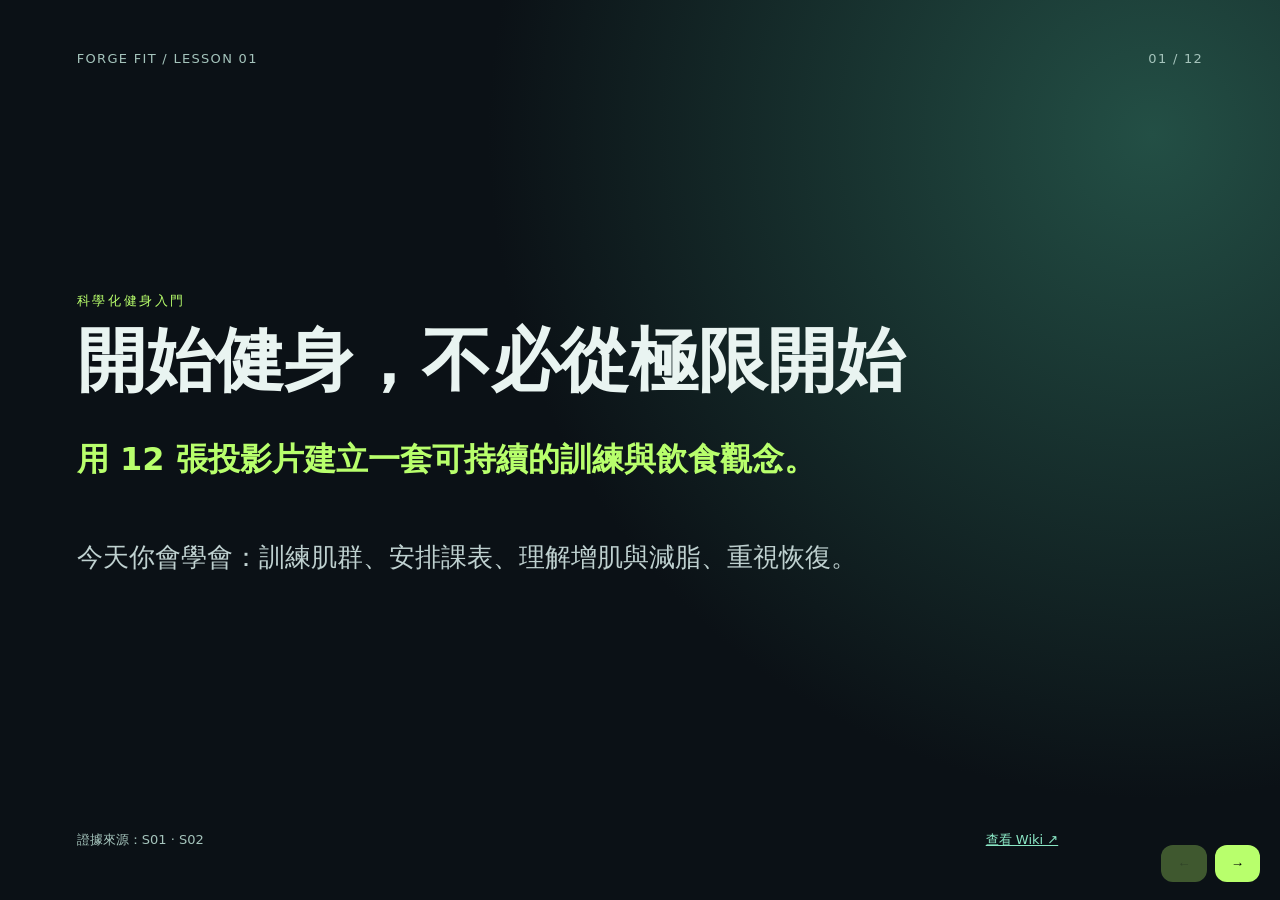
==== slides/deck.html @ 0691796b "Add files via upload" ====
<!doctype html><html lang="zh-Hant"><head><meta charset="utf-8"><meta name="viewport" content="width=device-width,initial-scale=1"><title>FORGE FIT｜教學 HTML 簡報</title><style>*{box-sizing:border-box}html{scroll-behavior:smooth}body{margin:0;background:#0b1116;color:#e9f4f1;font-family:Inter,"Noto Sans TC",system-ui,sans-serif}a{color:#8be7c5}header{display:flex;justify-content:space-between;align-items:center;padding:18px max(5vw,20px);border-bottom:1px solid #263b40;gap:12px;flex-wrap:wrap}header a{text-decoration:none}.brand{font-weight:900;letter-spacing:.08em;color:#b8ff6c}.wrap{max-width:1120px;margin:auto;padding:46px 22px}.eyebrow{color:#b8ff6c;font-size:13px;letter-spacing:.2em;text-transform:uppercase}h1{font-size:clamp(35px,6vw,72px);line-height:1.12;margin:12px 0}h2{font-size:clamp(26px,3vw,40px)}p{color:#bfd1d0;line-height:1.85}.hero{padding:65px 0 30px}.muted{color:#9db6b7}.grid{display:grid;grid-template-columns:repeat(auto-fit,minmax(270px,1fr));gap:18px}.card{background:#14232a;border:1px solid #2b4648;border-radius:22px;padding:25px}.pill{display:inline-block;border:1px solid #5c8b79;border-radius:100px;padding:6px 12px;color:#b8ff6c;font-size:13px}.btn{display:inline-block;border:0;border-radius:13px;padding:13px 19px;background:#b8ff6c;color:#101914;font-weight:800;text-decoration:none;cursor:pointer}.secondary{background:#22343b;color:#eaf5f2}.stat{font-size:38px;font-weight:900;color:#b8ff6c}.source{font-size:13px;color:#8be7c5}.steps{counter-reset:steps}.step{border-left:3px solid #b8ff6c;padding:10px 20px;margin:12px 0;background:#14232a;border-radius:0 12px 12px 0}footer{padding:30px;text-align:center;border-top:1px solid #263b40;color:#8aa3a1}button:focus-visible,a:focus-visible{outline:3px solid #fff;outline-offset:4px}@media(max-width:650px){header{padding:15px}.wrap{padding:25px 16px}.card{padding:20px}}body{overflow:hidden}.slide{height:100dvh;display:none;flex-direction:column;padding:clamp(20px,4vw,60px) clamp(20px,6vw,90px);background:radial-gradient(circle at 90% 15%,#234f45,#0b1116 48%)}.slide.active{display:flex}.top,.bottom{display:flex;justify-content:space-between;gap:15px;font-size:13px;letter-spacing:.1em;color:#a5c4bc}.bottom{letter-spacing:0;align-items:center}.slidecontent{flex:1;display:flex;flex-direction:column;justify-content:center;max-width:1050px}.slide h1{font-size:clamp(36px,5.4vw,78px);max-width:950px}.slide h2{font-size:clamp(22px,2.5vw,34px);color:#b8ff6c;font-weight:650}.slide p{font-size:clamp(18px,2vw,27px);max-width:960px;line-height:1.8}.controls{position:fixed;right:20px;bottom:18px;display:flex;gap:8px}.controls button{background:#b8ff6c;border:0;border-radius:12px;padding:11px 16px;font-weight:bold;cursor:pointer}.controls button:disabled{opacity:.3}.bottom{padding-right:145px}@media(max-width:650px){.slide{padding:20px 20px 75px}.bottom{padding-right:0;transform:translateY(-12px);font-size:11px}.slide p{font-size:17px}.controls{bottom:10px}.slide h1{font-size:35px}}@media print{body{overflow:visible}.slide,.slide.active{display:flex;page-break-after:always;height:100vh}.controls{display:none}}</style></head><body><section class="slide" data-n="1" aria-label="第 1 頁"><div class="top"><span>FORGE FIT / LESSON 01</span><span>01 / 12</span></div><div class="slidecontent"><div class="eyebrow">科學化健身入門</div><h1>開始健身，不必從極限開始</h1><h2>用 12 張投影片建立一套可持續的訓練與飲食觀念。</h2><p>今天你會學會：訓練肌群、安排課表、理解增肌與減脂、重視恢復。</p></div><div class="bottom"><span>證據來源：S01 · S02</span><a href="../wiki/index.html">查看 Wiki ↗</a></div></section><section class="slide" data-n="2" aria-label="第 2 頁"><div class="top"><span>FORGE FIT / LESSON 02</span><span>02 / 12</span></div><div class="slidecontent"><div class="eyebrow">科學化健身入門</div><h1>為什麼要運動？</h1><h2>運動不只是改變外觀。</h2><p>規律有氧與肌力活動有助整體健康；肌力訓練建議每週至少 2 天。</p></div><div class="bottom"><span>證據來源：S01 · S02</span><a href="../wiki/index.html">查看 Wiki ↗</a></div></section><section class="slide" data-n="3" aria-label="第 3 頁"><div class="top"><span>FORGE FIT / LESSON 03</span><span>03 / 12</span></div><div class="slidecontent"><div class="eyebrow">科學化健身入門</div><h1>先認識六大肌群</h1><h2>依動作模式選擇訓練，不必一天練完所有動作。</h2><p>胸：伏地挺身／臥推；背：划船／下拉；肩：肩推；腿：深蹲／髖鉸鏈；手臂：彎舉／伸展；核心：平板支撐。這些是示範動作，不是唯一選項。</p></div><div class="bottom"><span>證據來源：S03</span><a href="../wiki/index.html">查看 Wiki ↗</a></div></section><section class="slide" data-n="4" aria-label="第 4 頁"><div class="top"><span>FORGE FIT / LESSON 04</span><span>04 / 12</span></div><div class="slidecontent"><div class="eyebrow">科學化健身入門</div><h1>新手與進階者差在哪？</h1><h2>差別在訓練管理，不是越重越厲害。</h2><p>新手：先學動作、保留餘力、建立固定頻率。進階者：依恢復與目標調整訓練量、負荷及週期。</p></div><div class="bottom"><span>證據來源：S03</span><a href="../wiki/index.html">查看 Wiki ↗</a></div></section><section class="slide" data-n="5" aria-label="第 5 頁"><div class="top"><span>FORGE FIT / LESSON 05</span><span>05 / 12</span></div><div class="slidecontent"><div class="eyebrow">科學化健身入門</div><h1>什麼是漸進超負荷？</h1><h2>讓訓練刺激隨能力逐步增加。</h2><p>同樣動作品質下，逐步增加次數、重量或總訓練量；不要同時大幅增加所有變數。</p></div><div class="bottom"><span>證據來源：S03</span><a href="../wiki/index.html">查看 Wiki ↗</a></div></section><section class="slide" data-n="6" aria-label="第 6 頁"><div class="top"><span>FORGE FIT / LESSON 06</span><span>06 / 12</span></div><div class="slidecontent"><div class="eyebrow">科學化健身入門</div><h1>一週怎麼排？</h1><h2>以可持續的頻率開始。</h2><p>示範：週一全身、週三全身、週五全身；其他日安排步行與休息。依個人恢復與體能調整。</p></div><div class="bottom"><span>證據來源：S01 · S02 · S03</span><a href="../wiki/index.html">查看 Wiki ↗</a></div></section><section class="slide" data-n="7" aria-label="第 7 頁"><div class="top"><span>FORGE FIT / LESSON 07</span><span>07 / 12</span></div><div class="slidecontent"><div class="eyebrow">科學化健身入門</div><h1>增肌的飲食核心</h1><h2>訓練刺激＋足夠營養＋持續追蹤。</h2><p>增肌通常需要充足能量與蛋白質；若體重長期沒有增加，可檢視總攝取與訓練進展，避免盲目大量進食。</p></div><div class="bottom"><span>證據來源：S04 · S05</span><a href="../wiki/index.html">查看 Wiki ↗</a></div></section><section class="slide" data-n="8" aria-label="第 8 頁"><div class="top"><span>FORGE FIT / LESSON 08</span><span>08 / 12</span></div><div class="slidecontent"><div class="eyebrow">科學化健身入門</div><h1>減脂的飲食核心</h1><h2>建立能長期維持的飲食模式。</h2><p>減脂主要依靠長期能量攝取與消耗的管理，搭配規律活動；不建議極端節食。</p></div><div class="bottom"><span>證據來源：S05</span><a href="../wiki/index.html">查看 Wiki ↗</a></div></section><section class="slide" data-n="9" aria-label="第 9 頁"><div class="top"><span>FORGE FIT / LESSON 09</span><span>09 / 12</span></div><div class="slidecontent"><div class="eyebrow">科學化健身入門</div><h1>蛋白質怎麼抓？</h1><h2>用體重建立一個起始參考。</h2><p>對多數有訓練習慣的人，常見參考是每天 1.4–2.0 g/kg。例：70 kg 約 98–140 g／日；需求仍因個人情況不同。</p></div><div class="bottom"><span>證據來源：S04</span><a href="../wiki/index.html">查看 Wiki ↗</a></div></section><section class="slide" data-n="10" aria-label="第 10 頁"><div class="top"><span>FORGE FIT / LESSON 10</span><span>10 / 12</span></div><div class="slidecontent"><div class="eyebrow">科學化健身入門</div><h1>休息也是訓練的一部分</h1><h2>睡眠、恢復與長期持續性。</h2><p>18–60 歲成人一般建議每晚至少 7 小時睡眠。持續疼痛、過度疲勞時，應調整訓練並視需要尋求專業協助。</p></div><div class="bottom"><span>證據來源：S06</span><a href="../wiki/index.html">查看 Wiki ↗</a></div></section><section class="slide" data-n="11" aria-label="第 11 頁"><div class="top"><span>FORGE FIT / LESSON 11</span><span>11 / 12</span></div><div class="slidecontent"><div class="eyebrow">科學化健身入門</div><h1>常見迷思快問快答</h1><h2>訓練一定要每天？減脂一定不能吃澱粉？</h2><p>不必每天高強度訓練；減脂也不等於完全不吃某一類食物。重點是整體計畫、恢復與可持續性。</p></div><div class="bottom"><span>證據來源：S02 · S05</span><a href="../wiki/index.html">查看 Wiki ↗</a></div></section><section class="slide" data-n="12" aria-label="第 12 頁"><div class="top"><span>FORGE FIT / LESSON 12</span><span>12 / 12</span></div><div class="slidecontent"><div class="eyebrow">科學化健身入門</div><h1>從今天開始的行動清單</h1><h2>把知識變成第一週可執行的計畫。</h2><p>選 4–6 個基本動作、每週安排 2–3 次肌力訓練、記錄動作與感受、規律飲食與睡眠；逐週檢視並調整。</p></div><div class="bottom"><span>證據來源：S01 · S02 · S03 · S06</span><a href="../wiki/index.html">查看 Wiki ↗</a></div></section><div class="controls"><button id="prev" aria-label="上一頁">←</button><button id="next" aria-label="下一頁">→</button></div><script>const pages=[...document.querySelectorAll('.slide')];let current=0;function show(n){current=Math.min(pages.length-1,Math.max(0,n));pages.forEach((p,i)=>{p.classList.toggle('active',i===current);p.setAttribute('aria-hidden',i!==current)});document.getElementById('prev').disabled=current===0;document.getElementById('next').disabled=current===pages.length-1;location.hash='slide-'+(current+1)}document.getElementById('prev').onclick=()=>show(current-1);document.getElementById('next').onclick=()=>show(current+1);document.addEventListener('keydown',e=>{if(['ArrowRight',' ','PageDown'].includes(e.key)){e.preventDefault();show(current+1)}if(['ArrowLeft','PageUp'].includes(e.key)){e.preventDefault();show(current-1)}});const match=location.hash.match(/slide-(\d+)/);show(match?Number(match[1])-1:0);</script></body></html>
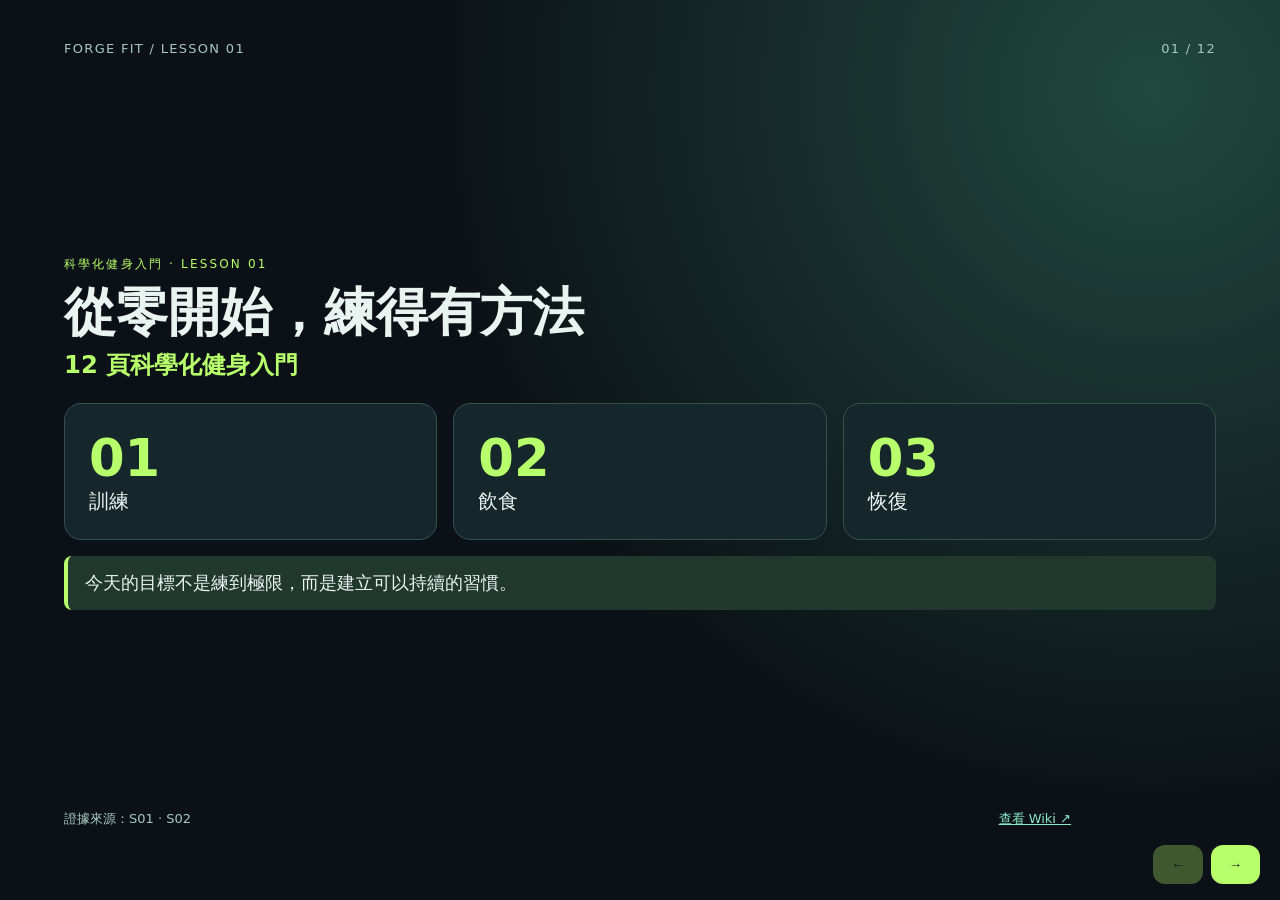
==== commit 9146010f: "Add files via upload feat: redesign all 12 fitness lessons with interactive learning" ====
--- a/slides/deck.html
+++ b/slides/deck.html
@@ -1 +1,14 @@
-<!doctype html><html lang="zh-Hant"><head><meta charset="utf-8"><meta name="viewport" content="width=device-width,initial-scale=1"><title>FORGE FIT｜教學 HTML 簡報</title><style>*{box-sizing:border-box}html{scroll-behavior:smooth}body{margin:0;background:#0b1116;color:#e9f4f1;font-family:Inter,"Noto Sans TC",system-ui,sans-serif}a{color:#8be7c5}header{display:flex;justify-content:space-between;align-items:center;padding:18px max(5vw,20px);border-bottom:1px solid #263b40;gap:12px;flex-wrap:wrap}header a{text-decoration:none}.brand{font-weight:900;letter-spacing:.08em;color:#b8ff6c}.wrap{max-width:1120px;margin:auto;padding:46px 22px}.eyebrow{color:#b8ff6c;font-size:13px;letter-spacing:.2em;text-transform:uppercase}h1{font-size:clamp(35px,6vw,72px);line-height:1.12;margin:12px 0}h2{font-size:clamp(26px,3vw,40px)}p{color:#bfd1d0;line-height:1.85}.hero{padding:65px 0 30px}.muted{color:#9db6b7}.grid{display:grid;grid-template-columns:repeat(auto-fit,minmax(270px,1fr));gap:18px}.card{background:#14232a;border:1px solid #2b4648;border-radius:22px;padding:25px}.pill{display:inline-block;border:1px solid #5c8b79;border-radius:100px;padding:6px 12px;color:#b8ff6c;font-size:13px}.btn{display:inline-block;border:0;border-radius:13px;padding:13px 19px;background:#b8ff6c;color:#101914;font-weight:800;text-decoration:none;cursor:pointer}.secondary{background:#22343b;color:#eaf5f2}.stat{font-size:38px;font-weight:900;color:#b8ff6c}.source{font-size:13px;color:#8be7c5}.steps{counter-reset:steps}.step{border-left:3px solid #b8ff6c;padding:10px 20px;margin:12px 0;background:#14232a;border-radius:0 12px 12px 0}footer{padding:30px;text-align:center;border-top:1px solid #263b40;color:#8aa3a1}button:focus-visible,a:focus-visible{outline:3px solid #fff;outline-offset:4px}@media(max-width:650px){header{padding:15px}.wrap{padding:25px 16px}.card{padding:20px}}body{overflow:hidden}.slide{height:100dvh;display:none;flex-direction:column;padding:clamp(20px,4vw,60px) clamp(20px,6vw,90px);background:radial-gradient(circle at 90% 15%,#234f45,#0b1116 48%)}.slide.active{display:flex}.top,.bottom{display:flex;justify-content:space-between;gap:15px;font-size:13px;letter-spacing:.1em;color:#a5c4bc}.bottom{letter-spacing:0;align-items:center}.slidecontent{flex:1;display:flex;flex-direction:column;justify-content:center;max-width:1050px}.slide h1{font-size:clamp(36px,5.4vw,78px);max-width:950px}.slide h2{font-size:clamp(22px,2.5vw,34px);color:#b8ff6c;font-weight:650}.slide p{font-size:clamp(18px,2vw,27px);max-width:960px;line-height:1.8}.controls{position:fixed;right:20px;bottom:18px;display:flex;gap:8px}.controls button{background:#b8ff6c;border:0;border-radius:12px;padding:11px 16px;font-weight:bold;cursor:pointer}.controls button:disabled{opacity:.3}.bottom{padding-right:145px}@media(max-width:650px){.slide{padding:20px 20px 75px}.bottom{padding-right:0;transform:translateY(-12px);font-size:11px}.slide p{font-size:17px}.controls{bottom:10px}.slide h1{font-size:35px}}@media print{body{overflow:visible}.slide,.slide.active{display:flex;page-break-after:always;height:100vh}.controls{display:none}}</style></head><body><section class="slide" data-n="1" aria-label="第 1 頁"><div class="top"><span>FORGE FIT / LESSON 01</span><span>01 / 12</span></div><div class="slidecontent"><div class="eyebrow">科學化健身入門</div><h1>開始健身，不必從極限開始</h1><h2>用 12 張投影片建立一套可持續的訓練與飲食觀念。</h2><p>今天你會學會：訓練肌群、安排課表、理解增肌與減脂、重視恢復。</p></div><div class="bottom"><span>證據來源：S01 · S02</span><a href="../wiki/index.html">查看 Wiki ↗</a></div></section><section class="slide" data-n="2" aria-label="第 2 頁"><div class="top"><span>FORGE FIT / LESSON 02</span><span>02 / 12</span></div><div class="slidecontent"><div class="eyebrow">科學化健身入門</div><h1>為什麼要運動？</h1><h2>運動不只是改變外觀。</h2><p>規律有氧與肌力活動有助整體健康；肌力訓練建議每週至少 2 天。</p></div><div class="bottom"><span>證據來源：S01 · S02</span><a href="../wiki/index.html">查看 Wiki ↗</a></div></section><section class="slide" data-n="3" aria-label="第 3 頁"><div class="top"><span>FORGE FIT / LESSON 03</span><span>03 / 12</span></div><div class="slidecontent"><div class="eyebrow">科學化健身入門</div><h1>先認識六大肌群</h1><h2>依動作模式選擇訓練，不必一天練完所有動作。</h2><p>胸：伏地挺身／臥推；背：划船／下拉；肩：肩推；腿：深蹲／髖鉸鏈；手臂：彎舉／伸展；核心：平板支撐。這些是示範動作，不是唯一選項。</p></div><div class="bottom"><span>證據來源：S03</span><a href="../wiki/index.html">查看 Wiki ↗</a></div></section><section class="slide" data-n="4" aria-label="第 4 頁"><div class="top"><span>FORGE FIT / LESSON 04</span><span>04 / 12</span></div><div class="slidecontent"><div class="eyebrow">科學化健身入門</div><h1>新手與進階者差在哪？</h1><h2>差別在訓練管理，不是越重越厲害。</h2><p>新手：先學動作、保留餘力、建立固定頻率。進階者：依恢復與目標調整訓練量、負荷及週期。</p></div><div class="bottom"><span>證據來源：S03</span><a href="../wiki/index.html">查看 Wiki ↗</a></div></section><section class="slide" data-n="5" aria-label="第 5 頁"><div class="top"><span>FORGE FIT / LESSON 05</span><span>05 / 12</span></div><div class="slidecontent"><div class="eyebrow">科學化健身入門</div><h1>什麼是漸進超負荷？</h1><h2>讓訓練刺激隨能力逐步增加。</h2><p>同樣動作品質下，逐步增加次數、重量或總訓練量；不要同時大幅增加所有變數。</p></div><div class="bottom"><span>證據來源：S03</span><a href="../wiki/index.html">查看 Wiki ↗</a></div></section><section class="slide" data-n="6" aria-label="第 6 頁"><div class="top"><span>FORGE FIT / LESSON 06</span><span>06 / 12</span></div><div class="slidecontent"><div class="eyebrow">科學化健身入門</div><h1>一週怎麼排？</h1><h2>以可持續的頻率開始。</h2><p>示範：週一全身、週三全身、週五全身；其他日安排步行與休息。依個人恢復與體能調整。</p></div><div class="bottom"><span>證據來源：S01 · S02 · S03</span><a href="../wiki/index.html">查看 Wiki ↗</a></div></section><section class="slide" data-n="7" aria-label="第 7 頁"><div class="top"><span>FORGE FIT / LESSON 07</span><span>07 / 12</span></div><div class="slidecontent"><div class="eyebrow">科學化健身入門</div><h1>增肌的飲食核心</h1><h2>訓練刺激＋足夠營養＋持續追蹤。</h2><p>增肌通常需要充足能量與蛋白質；若體重長期沒有增加，可檢視總攝取與訓練進展，避免盲目大量進食。</p></div><div class="bottom"><span>證據來源：S04 · S05</span><a href="../wiki/index.html">查看 Wiki ↗</a></div></section><section class="slide" data-n="8" aria-label="第 8 頁"><div class="top"><span>FORGE FIT / LESSON 08</span><span>08 / 12</span></div><div class="slidecontent"><div class="eyebrow">科學化健身入門</div><h1>減脂的飲食核心</h1><h2>建立能長期維持的飲食模式。</h2><p>減脂主要依靠長期能量攝取與消耗的管理，搭配規律活動；不建議極端節食。</p></div><div class="bottom"><span>證據來源：S05</span><a href="../wiki/index.html">查看 Wiki ↗</a></div></section><section class="slide" data-n="9" aria-label="第 9 頁"><div class="top"><span>FORGE FIT / LESSON 09</span><span>09 / 12</span></div><div class="slidecontent"><div class="eyebrow">科學化健身入門</div><h1>蛋白質怎麼抓？</h1><h2>用體重建立一個起始參考。</h2><p>對多數有訓練習慣的人，常見參考是每天 1.4–2.0 g/kg。例：70 kg 約 98–140 g／日；需求仍因個人情況不同。</p></div><div class="bottom"><span>證據來源：S04</span><a href="../wiki/index.html">查看 Wiki ↗</a></div></section><section class="slide" data-n="10" aria-label="第 10 頁"><div class="top"><span>FORGE FIT / LESSON 10</span><span>10 / 12</span></div><div class="slidecontent"><div class="eyebrow">科學化健身入門</div><h1>休息也是訓練的一部分</h1><h2>睡眠、恢復與長期持續性。</h2><p>18–60 歲成人一般建議每晚至少 7 小時睡眠。持續疼痛、過度疲勞時，應調整訓練並視需要尋求專業協助。</p></div><div class="bottom"><span>證據來源：S06</span><a href="../wiki/index.html">查看 Wiki ↗</a></div></section><section class="slide" data-n="11" aria-label="第 11 頁"><div class="top"><span>FORGE FIT / LESSON 11</span><span>11 / 12</span></div><div class="slidecontent"><div class="eyebrow">科學化健身入門</div><h1>常見迷思快問快答</h1><h2>訓練一定要每天？減脂一定不能吃澱粉？</h2><p>不必每天高強度訓練；減脂也不等於完全不吃某一類食物。重點是整體計畫、恢復與可持續性。</p></div><div class="bottom"><span>證據來源：S02 · S05</span><a href="../wiki/index.html">查看 Wiki ↗</a></div></section><section class="slide" data-n="12" aria-label="第 12 頁"><div class="top"><span>FORGE FIT / LESSON 12</span><span>12 / 12</span></div><div class="slidecontent"><div class="eyebrow">科學化健身入門</div><h1>從今天開始的行動清單</h1><h2>把知識變成第一週可執行的計畫。</h2><p>選 4–6 個基本動作、每週安排 2–3 次肌力訓練、記錄動作與感受、規律飲食與睡眠；逐週檢視並調整。</p></div><div class="bottom"><span>證據來源：S01 · S02 · S03 · S06</span><a href="../wiki/index.html">查看 Wiki ↗</a></div></section><div class="controls"><button id="prev" aria-label="上一頁">←</button><button id="next" aria-label="下一頁">→</button></div><script>const pages=[...document.querySelectorAll('.slide')];let current=0;function show(n){current=Math.min(pages.length-1,Math.max(0,n));pages.forEach((p,i)=>{p.classList.toggle('active',i===current);p.setAttribute('aria-hidden',i!==current)});document.getElementById('prev').disabled=current===0;document.getElementById('next').disabled=current===pages.length-1;location.hash='slide-'+(current+1)}document.getElementById('prev').onclick=()=>show(current-1);document.getElementById('next').onclick=()=>show(current+1);document.addEventListener('keydown',e=>{if(['ArrowRight',' ','PageDown'].includes(e.key)){e.preventDefault();show(current+1)}if(['ArrowLeft','PageUp'].includes(e.key)){e.preventDefault();show(current-1)}});const match=location.hash.match(/slide-(\d+)/);show(match?Number(match[1])-1:0);</script></body></html>+<!doctype html><html lang="zh-Hant"><head><meta charset="utf-8"><meta name="viewport" content="width=device-width,initial-scale=1"><title>FORGE FIT Academy｜12 頁健身教學簡報</title><style>
+:root{--bg:#0b1116;--card:#16272b;--line:#33514e;--mint:#b8ff6c;--white:#e9f4f1;--muted:#b7cfcc}*{box-sizing:border-box}html,body{margin:0;height:100%}body{background:var(--bg);color:var(--white);font-family:Inter,"Noto Sans TC",system-ui,sans-serif;overflow:hidden}a{color:#8be7c5}.slide{display:none;min-height:100dvh;height:100dvh;padding:clamp(20px,3.2vw,46px) clamp(20px,5vw,82px) 72px;flex-direction:column;background:radial-gradient(circle at 90% 10%,#21483f,#0b1116 52%)}.slide.active{display:flex}.top,.bottom{display:flex;justify-content:space-between;gap:12px;color:#a6c8bf;font-size:13px;letter-spacing:.1em}.bottom{letter-spacing:0;align-items:center;padding-right:145px}.content{flex:1;min-height:0;display:flex;flex-direction:column;justify-content:center;max-width:1250px;width:100%;margin:auto}.eyebrow{font-size:12px;color:var(--mint);letter-spacing:.18em}.slide h1{font-size:clamp(30px,4.1vw,60px);line-height:1.12;margin:10px 0 8px}.slide h2{font-size:clamp(17px,1.9vw,25px);font-weight:600;color:var(--mint);margin:0 0 22px}.slide p{line-height:1.55}.tiles{display:grid;gap:13px}.tiles.three{grid-template-columns:repeat(3,minmax(0,1fr))}.tiles article,.compare article,.progression>div:not(.arrow),.calculator,.quiz{border:1px solid var(--line);background:var(--card);border-radius:17px;padding:clamp(14px,1.8vw,25px)}.tiles h3,.compare h3{color:var(--mint);font-size:clamp(18px,1.8vw,25px);margin:5px 0 8px}.tiles p,.compare li{color:var(--white);font-size:clamp(15px,1.4vw,19px);margin:0}.tiles small{color:#9cb8b1}.emoji{font-size:26px}.takeaway{background:#21382f;border-left:4px solid var(--mint);padding:13px 17px;border-radius:8px;font-size:clamp(14px,1.4vw,18px);margin:16px 0 0}.hero-metrics{display:flex;gap:16px}.hero-metrics>div{flex:1;border:1px solid var(--line);background:var(--card);padding:24px;border-radius:17px;display:flex;flex-direction:column}.hero-metrics b{font-size:clamp(34px,4vw,65px);color:var(--mint)}.hero-metrics span{font-size:20px}.compare{display:grid;grid-template-columns:1fr 1fr;gap:16px}.compare ul{padding-left:23px;line-height:2;margin-bottom:0}.tag{color:#9fe7cf;font-size:12px;letter-spacing:.1em}.progression{display:flex;align-items:stretch;gap:12px}.progression>div:not(.arrow){flex:1;display:flex;flex-direction:column;gap:15px}.progression span{color:#a6c8bf}.progression b{font-size:clamp(20px,2.5vw,33px);color:var(--mint)}.progression small{color:var(--muted)}.arrow{align-self:center;font-size:25px;color:var(--mint)}.week{display:grid;grid-template-columns:repeat(7,minmax(0,1fr));gap:9px}.week>div{background:var(--card);border:1px solid var(--line);border-radius:14px;padding:15px 8px;min-height:135px;display:flex;flex-direction:column;gap:20px;text-align:center}.week b{color:var(--mint)}.week span{font-size:16px}.calculator label{display:block;color:var(--mint);margin-bottom:12px}.calc-row{display:flex;gap:24px;align-items:center}.calculator input{width:160px;background:#0b1116;color:var(--white);border:1px solid #86b5a3;border-radius:10px;padding:13px;font-size:25px}.result{display:flex;flex-direction:column;gap:6px}.result strong{font-size:clamp(25px,3vw,42px);color:var(--mint)}.result small{color:var(--muted)}.calculator p{font-size:15px;color:var(--muted)}.question{font-size:clamp(20px,2vw,28px);margin:0 0 20px}.answers{display:flex;gap:12px;flex-wrap:wrap}.answers button{background:#263e3b;color:var(--white);border:1px solid #678b80;border-radius:12px;padding:15px 20px;font-size:16px;cursor:pointer}.answers button:hover{border-color:var(--mint)}#quiz-feedback{color:var(--mint)}.checklist{display:grid;grid-template-columns:1fr 1fr;gap:15px}.checklist label{padding:22px;background:var(--card);border:1px solid var(--line);border-radius:14px;font-size:clamp(16px,1.7vw,22px);cursor:pointer}.checklist input{accent-color:#b8ff6c;transform:scale(1.25);margin-right:12px}.controls{position:fixed;right:20px;bottom:16px;display:flex;gap:8px}.controls button{border:0;border-radius:12px;padding:12px 18px;background:var(--mint);color:#101914;font-weight:800;cursor:pointer}.controls button:disabled{opacity:.3}button:focus-visible,a:focus-visible,input:focus-visible{outline:3px solid white;outline-offset:3px}
+@media(max-width:800px){.slide{overflow-y:auto;padding:18px 17px 78px}.content{justify-content:flex-start;padding-top:25px;flex:0 0 auto}.slide h1{font-size:clamp(29px,7vw,43px)}.slide h2{font-size:17px;margin-bottom:16px}.tiles.three{grid-template-columns:repeat(2,minmax(0,1fr))}.tiles article{padding:13px}.tiles p,.compare li{font-size:15px}.compare{grid-template-columns:1fr}.compare ul{line-height:1.65}.week{grid-template-columns:repeat(2,minmax(0,1fr))}.week>div{min-height:65px;gap:8px}.progression{flex-direction:column}.arrow{transform:rotate(90deg)}.checklist{grid-template-columns:1fr}.bottom{padding-right:0;margin-top:auto;padding-top:20px;font-size:11px}.calc-row{flex-direction:column;align-items:flex-start}.hero-metrics>div{padding:12px}.hero-metrics span{font-size:15px}.controls{bottom:9px}.slide .takeaway{font-size:14px}}
+@media(max-width:380px){.tiles.three{grid-template-columns:1fr}.top{font-size:10px}}
+@media print{body{overflow:visible}.slide,.slide.active{display:flex;height:100vh;break-after:page;overflow:hidden}.controls{display:none}}
+</style></head><body><section class="slide" data-n="1" aria-label="第 1 頁"><div class="top"><span>FORGE FIT / LESSON 01</span><span>01 / 12</span></div><main class="content"><div class="eyebrow">科學化健身入門 · LESSON 01</div><h1>從零開始，練得有方法</h1><h2>12 頁科學化健身入門</h2><div class="hero-metrics"><div><b>01</b><span>訓練</span></div><div><b>02</b><span>飲食</span></div><div><b>03</b><span>恢復</span></div></div><p class="takeaway">今天的目標不是練到極限，而是建立可以持續的習慣。</p></main><div class="bottom"><span>證據來源：S01 · S02</span><a href="../wiki/index.html">查看 Wiki ↗</a></div></section><section class="slide" data-n="2" aria-label="第 2 頁"><div class="top"><span>FORGE FIT / LESSON 02</span><span>02 / 12</span></div><main class="content"><div class="eyebrow">科學化健身入門 · LESSON 02</div><h1>運動帶來什麼好處？</h1><h2>不只是體態改變</h2><div class="tiles three"><article><span class="emoji">❤️</span><h3>健康</h3><p>規律活動有助整體健康與體能。</p></article><article><span class="emoji">🏋️</span><h3>肌力</h3><p>以每週至少 2 天肌力活動作為起點。</p></article><article><span class="emoji">🚶</span><h3>活動量</h3><p>搭配步行或其他適合自己的有氧活動。</p></article></div><p class="takeaway">小任務：先在行事曆保留兩個固定運動時段。</p></main><div class="bottom"><span>證據來源：S01 · S02</span><a href="../wiki/index.html">查看 Wiki ↗</a></div></section><section class="slide" data-n="3" aria-label="第 3 頁"><div class="top"><span>FORGE FIT / LESSON 03</span><span>03 / 12</span></div><main class="content"><div class="eyebrow">科學化健身入門 · LESSON 03</div><h1>六大肌群，怎麼練？</h1><h2>先認識部位，再挑選適合的動作</h2><div class="tiles three muscle-grid"><article><h3>胸部</h3><p>伏地挺身／臥推</p><small>推的動作</small></article><article><h3>背部</h3><p>划船／下拉</p><small>拉的動作</small></article><article><h3>肩部</h3><p>肩推</p><small>肩部推舉</small></article><article><h3>腿部</h3><p>深蹲／髖鉸鏈</p><small>下肢訓練</small></article><article><h3>手臂</h3><p>彎舉／伸展</p><small>手臂訓練</small></article><article><h3>核心</h3><p>平板支撐</p><small>軀幹穩定</small></article></div><p class="takeaway">新手提醒：這些是示範動作，不是唯一選項；先求穩定再增加難度。</p></main><div class="bottom"><span>證據來源：S03</span><a href="../wiki/index.html">查看 Wiki ↗</a></div></section><section class="slide" data-n="4" aria-label="第 4 頁"><div class="top"><span>FORGE FIT / LESSON 04</span><span>04 / 12</span></div><main class="content"><div class="eyebrow">科學化健身入門 · LESSON 04</div><h1>新手 vs 進階者</h1><h2>不是重量越大就越進階</h2><div class="compare"><article><span class="tag">BEGINNER / 新手</span><h3>先建立基礎</h3><ul><li>優先學習動作與控制</li><li>固定每週訓練時段</li><li>保留餘力，觀察恢復</li></ul></article><article><span class="tag">ADVANCED / 進階</span><h3>精準調整刺激</h3><ul><li>記錄組數、次數、負荷</li><li>依目標調整訓練量</li><li>安排強度變化與恢復</li></ul></article></div><p class="takeaway">進階不等於每次練到力竭；適合自己的進度才重要。</p></main><div class="bottom"><span>證據來源：S03</span><a href="../wiki/index.html">查看 Wiki ↗</a></div></section><section class="slide" data-n="5" aria-label="第 5 頁"><div class="top"><span>FORGE FIT / LESSON 05</span><span>05 / 12</span></div><main class="content"><div class="eyebrow">科學化健身入門 · LESSON 05</div><h1>漸進超負荷</h1><h2>每週進步一小步</h2><div class="progression"><div><span>第 1 週</span><b>8 次 × 3 組</b><small>動作穩定</small></div><div class="arrow">→</div><div><span>第 2 週</span><b>10 次 × 3 組</b><small>先增加次數</small></div><div class="arrow">→</div><div><span>之後</span><b>適度加重</b><small>再評估負荷</small></div></div><p class="takeaway">這是示範，不是固定進度表。若動作品質下降，先維持原負荷。</p></main><div class="bottom"><span>證據來源：S03</span><a href="../wiki/index.html">查看 Wiki ↗</a></div></section><section class="slide" data-n="6" aria-label="第 6 頁"><div class="top"><span>FORGE FIT / LESSON 06</span><span>06 / 12</span></div><main class="content"><div class="eyebrow">科學化健身入門 · LESSON 06</div><h1>你的第一週課表</h1><h2>全身訓練是簡單起點</h2><div class="week"><div><b>MON 一</b><span>全身肌力</span></div><div><b>TUE 二</b><span>步行／恢復</span></div><div><b>WED 三</b><span>全身肌力</span></div><div><b>THU 四</b><span>輕度活動</span></div><div><b>FRI 五</b><span>全身肌力</span></div><div><b>SAT 六</b><span>自由活動</span></div><div><b>SUN 日</b><span>休息／檢視</span></div></div><p class="takeaway">每次可選：下肢、推、拉、核心等動作，先確保可持續。</p></main><div class="bottom"><span>證據來源：S01 · S02 · S03</span><a href="../wiki/index.html">查看 Wiki ↗</a></div></section><section class="slide" data-n="7" aria-label="第 7 頁"><div class="top"><span>FORGE FIT / LESSON 07</span><span>07 / 12</span></div><main class="content"><div class="eyebrow">科學化健身入門 · LESSON 07</div><h1>增肌：吃得夠、練得對</h1><h2>營養與阻力訓練相互配合</h2><div class="tiles three"><article><span class="emoji">🏋️</span><h3>訓練</h3><p>持續提供適當阻力刺激。</p></article><article><span class="emoji">🍚</span><h3>能量</h3><p>避免長期攝取不足。</p></article><article><span class="emoji">🥚</span><h3>蛋白質</h3><p>安排穩定且足夠的攝取。</p></article></div><p class="takeaway">追蹤：每週比較體重趨勢與訓練表現，而不是只看單日數字。</p></main><div class="bottom"><span>證據來源：S04 · S05</span><a href="../wiki/index.html">查看 Wiki ↗</a></div></section><section class="slide" data-n="8" aria-label="第 8 頁"><div class="top"><span>FORGE FIT / LESSON 08</span><span>08 / 12</span></div><main class="content"><div class="eyebrow">科學化健身入門 · LESSON 08</div><h1>減脂：追求可持續</h1><h2>不必戒掉所有澱粉</h2><div class="compare"><article><span class="tag">建議做法</span><h3>溫和、可持續</h3><ul><li>觀察整體飲食與份量</li><li>保留蛋白質與蔬果</li><li>搭配規律活動</li></ul></article><article><span class="tag">常見誤區</span><h3>極端限制</h3><ul><li>完全不吃澱粉</li><li>只看單日體重變化</li><li>忽略疲勞與恢復</li></ul></article></div><p class="takeaway">重點不是「吃越少越好」，而是能長期執行的能量管理。</p></main><div class="bottom"><span>證據來源：S05</span><a href="../wiki/index.html">查看 Wiki ↗</a></div></section><section class="slide" data-n="9" aria-label="第 9 頁"><div class="top"><span>FORGE FIT / LESSON 09</span><span>09 / 12</span></div><main class="content"><div class="eyebrow">科學化健身入門 · LESSON 09</div><h1>蛋白質計算練習</h1><h2>用體重建立起始參考</h2><div class="calculator"><label for="weight">輸入體重（kg）</label><div class="calc-row"><input id="weight" type="number" min="20" max="300" value="70" step="1"><div class="result"><strong id="protein">98–140 g／日</strong><small>參考範圍：1.4–2.0 g/kg／日</small></div></div><p>計算：體重 × 1.4 ～ 體重 × 2.0。這是一般訓練者的參考範圍，並非個別醫療或營養處方。</p></div><p class="takeaway">示例：70 kg → 98–140 g／日。請依個人健康與需求調整。</p></main><div class="bottom"><span>證據來源：S04</span><a href="../wiki/index.html">查看 Wiki ↗</a></div></section><section class="slide" data-n="10" aria-label="第 10 頁"><div class="top"><span>FORGE FIT / LESSON 10</span><span>10 / 12</span></div><main class="content"><div class="eyebrow">科學化健身入門 · LESSON 10</div><h1>睡眠與恢復</h1><h2>休息是進步的一部分</h2><div class="tiles three"><article><span class="emoji">🌙</span><h3>睡眠</h3><p>18–60 歲成人通常至少 7 小時。</p></article><article><span class="emoji">🔄</span><h3>恢復</h3><p>安排休息，留意持續疲勞。</p></article><article><span class="emoji">📝</span><h3>紀錄</h3><p>觀察睡眠、表現與身體感受。</p></article></div><p class="takeaway">若有持續疼痛或異常不適，停止勉強訓練並尋求專業協助。</p></main><div class="bottom"><span>證據來源：S06</span><a href="../wiki/index.html">查看 Wiki ↗</a></div></section><section class="slide" data-n="11" aria-label="第 11 頁"><div class="top"><span>FORGE FIT / LESSON 11</span><span>11 / 12</span></div><main class="content"><div class="eyebrow">科學化健身入門 · LESSON 11</div><h1>兩個常見迷思</h1><h2>用觀念檢查自己的計畫</h2><div class="quiz"><p class="question">問題：減脂一定要完全不吃澱粉嗎？</p><div class="answers"><button type="button" data-answer="wrong">A. 是，澱粉都要戒掉</button><button type="button" data-answer="right">B. 否，重點是整體飲食模式</button></div><p id="quiz-feedback" role="status" aria-live="polite">請選擇一個答案。</p></div><p class="takeaway">另一個迷思：不需要每天高強度訓練；休息同樣重要。</p></main><div class="bottom"><span>證據來源：S02 · S05</span><a href="../wiki/index.html">查看 Wiki ↗</a></div></section><section class="slide" data-n="12" aria-label="第 12 頁"><div class="top"><span>FORGE FIT / LESSON 12</span><span>12 / 12</span></div><main class="content"><div class="eyebrow">科學化健身入門 · LESSON 12</div><h1>開始你的第一週</h1><h2>把知識變成行動</h2><div class="checklist"><label><input type="checkbox"> 選出 4–6 個基本動作</label><label><input type="checkbox"> 安排每週 2–3 次肌力訓練</label><label><input type="checkbox"> 記錄次數、重量與感受</label><label><input type="checkbox"> 檢查飲食、睡眠與恢復</label></div><p class="takeaway">開始前先問自己：下週哪兩天，我真的能留給運動？</p></main><div class="bottom"><span>證據來源：S01 · S02 · S03 · S06</span><a href="../wiki/index.html">查看 Wiki ↗</a></div></section><nav class="controls" aria-label="簡報控制"><button id="prev" aria-label="上一頁">←</button><button id="next" aria-label="下一頁">→</button></nav><script>
+const pages=[...document.querySelectorAll('.slide')];let current=0;
+function show(n){current=Math.max(0,Math.min(pages.length-1,n));pages.forEach((p,i)=>{p.classList.toggle('active',i===current);p.setAttribute('aria-hidden',i!==current)});document.getElementById('prev').disabled=current===0;document.getElementById('next').disabled=current===pages.length-1;history.replaceState(null,'','#slide-'+(current+1))}
+document.getElementById('prev').addEventListener('click',()=>show(current-1));document.getElementById('next').addEventListener('click',()=>show(current+1));
+document.addEventListener('keydown',e=>{if(['INPUT','TEXTAREA','BUTTON'].includes(document.activeElement?.tagName)&&e.key===' ')return;if(['ArrowRight','PageDown',' '].includes(e.key)){e.preventDefault();show(current+1)}if(['ArrowLeft','PageUp'].includes(e.key)){e.preventDefault();show(current-1)}});
+const weight=document.getElementById('weight');weight.addEventListener('input',()=>{const w=Number(weight.value);document.getElementById('protein').textContent=w>=20&&w<=300?`${(w*1.4).toFixed(0)}–${(w*2).toFixed(0)} g／日`:'請輸入 20–300 kg'});
+document.querySelectorAll('[data-answer]').forEach(btn=>btn.addEventListener('click',()=>{document.getElementById('quiz-feedback').textContent=btn.dataset.answer==='right'?'答對了！減脂重點是長期能量管理與可持續的飲食。':'再想想：不需要完全戒掉某一類食物。'}));
+const match=location.hash.match(/slide-(\d+)/);show(match?Number(match[1])-1:0);
+</script></body></html>
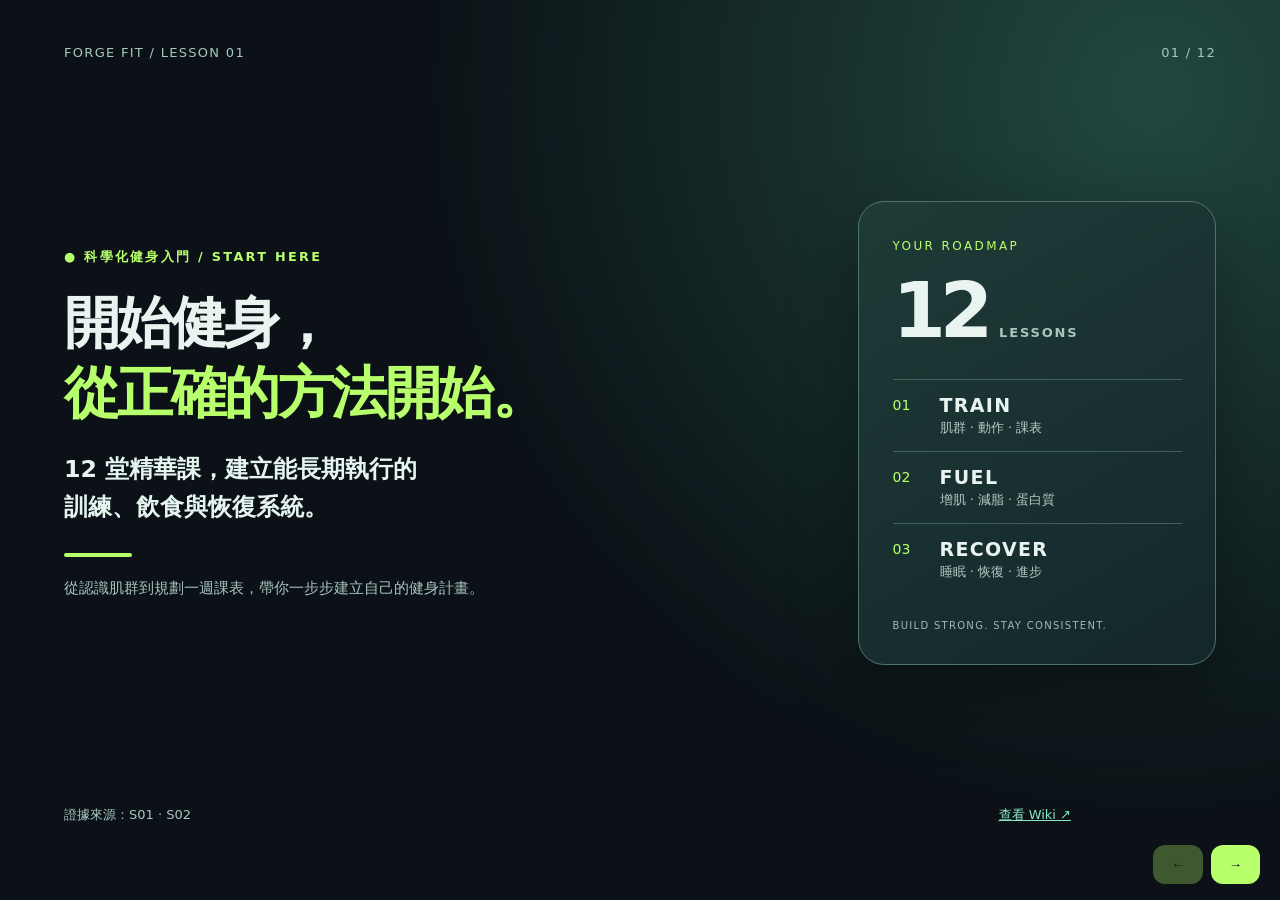
==== commit 1399de07: "Add files via upload feat: redesign all 12 fitness lessons with interactive learning_2" ====
--- a/slides/deck.html
+++ b/slides/deck.html
@@ -3,7 +3,13 @@
 @media(max-width:800px){.slide{overflow-y:auto;padding:18px 17px 78px}.content{justify-content:flex-start;padding-top:25px;flex:0 0 auto}.slide h1{font-size:clamp(29px,7vw,43px)}.slide h2{font-size:17px;margin-bottom:16px}.tiles.three{grid-template-columns:repeat(2,minmax(0,1fr))}.tiles article{padding:13px}.tiles p,.compare li{font-size:15px}.compare{grid-template-columns:1fr}.compare ul{line-height:1.65}.week{grid-template-columns:repeat(2,minmax(0,1fr))}.week>div{min-height:65px;gap:8px}.progression{flex-direction:column}.arrow{transform:rotate(90deg)}.checklist{grid-template-columns:1fr}.bottom{padding-right:0;margin-top:auto;padding-top:20px;font-size:11px}.calc-row{flex-direction:column;align-items:flex-start}.hero-metrics>div{padding:12px}.hero-metrics span{font-size:15px}.controls{bottom:9px}.slide .takeaway{font-size:14px}}
 @media(max-width:380px){.tiles.three{grid-template-columns:1fr}.top{font-size:10px}}
 @media print{body{overflow:visible}.slide,.slide.active{display:flex;height:100vh;break-after:page;overflow:hidden}.controls{display:none}}
-</style></head><body><section class="slide" data-n="1" aria-label="第 1 頁"><div class="top"><span>FORGE FIT / LESSON 01</span><span>01 / 12</span></div><main class="content"><div class="eyebrow">科學化健身入門 · LESSON 01</div><h1>從零開始，練得有方法</h1><h2>12 頁科學化健身入門</h2><div class="hero-metrics"><div><b>01</b><span>訓練</span></div><div><b>02</b><span>飲食</span></div><div><b>03</b><span>恢復</span></div></div><p class="takeaway">今天的目標不是練到極限，而是建立可以持續的習慣。</p></main><div class="bottom"><span>證據來源：S01 · S02</span><a href="../wiki/index.html">查看 Wiki ↗</a></div></section><section class="slide" data-n="2" aria-label="第 2 頁"><div class="top"><span>FORGE FIT / LESSON 02</span><span>02 / 12</span></div><main class="content"><div class="eyebrow">科學化健身入門 · LESSON 02</div><h1>運動帶來什麼好處？</h1><h2>不只是體態改變</h2><div class="tiles three"><article><span class="emoji">❤️</span><h3>健康</h3><p>規律活動有助整體健康與體能。</p></article><article><span class="emoji">🏋️</span><h3>肌力</h3><p>以每週至少 2 天肌力活動作為起點。</p></article><article><span class="emoji">🚶</span><h3>活動量</h3><p>搭配步行或其他適合自己的有氧活動。</p></article></div><p class="takeaway">小任務：先在行事曆保留兩個固定運動時段。</p></main><div class="bottom"><span>證據來源：S01 · S02</span><a href="../wiki/index.html">查看 Wiki ↗</a></div></section><section class="slide" data-n="3" aria-label="第 3 頁"><div class="top"><span>FORGE FIT / LESSON 03</span><span>03 / 12</span></div><main class="content"><div class="eyebrow">科學化健身入門 · LESSON 03</div><h1>六大肌群，怎麼練？</h1><h2>先認識部位，再挑選適合的動作</h2><div class="tiles three muscle-grid"><article><h3>胸部</h3><p>伏地挺身／臥推</p><small>推的動作</small></article><article><h3>背部</h3><p>划船／下拉</p><small>拉的動作</small></article><article><h3>肩部</h3><p>肩推</p><small>肩部推舉</small></article><article><h3>腿部</h3><p>深蹲／髖鉸鏈</p><small>下肢訓練</small></article><article><h3>手臂</h3><p>彎舉／伸展</p><small>手臂訓練</small></article><article><h3>核心</h3><p>平板支撐</p><small>軀幹穩定</small></article></div><p class="takeaway">新手提醒：這些是示範動作，不是唯一選項；先求穩定再增加難度。</p></main><div class="bottom"><span>證據來源：S03</span><a href="../wiki/index.html">查看 Wiki ↗</a></div></section><section class="slide" data-n="4" aria-label="第 4 頁"><div class="top"><span>FORGE FIT / LESSON 04</span><span>04 / 12</span></div><main class="content"><div class="eyebrow">科學化健身入門 · LESSON 04</div><h1>新手 vs 進階者</h1><h2>不是重量越大就越進階</h2><div class="compare"><article><span class="tag">BEGINNER / 新手</span><h3>先建立基礎</h3><ul><li>優先學習動作與控制</li><li>固定每週訓練時段</li><li>保留餘力，觀察恢復</li></ul></article><article><span class="tag">ADVANCED / 進階</span><h3>精準調整刺激</h3><ul><li>記錄組數、次數、負荷</li><li>依目標調整訓練量</li><li>安排強度變化與恢復</li></ul></article></div><p class="takeaway">進階不等於每次練到力竭；適合自己的進度才重要。</p></main><div class="bottom"><span>證據來源：S03</span><a href="../wiki/index.html">查看 Wiki ↗</a></div></section><section class="slide" data-n="5" aria-label="第 5 頁"><div class="top"><span>FORGE FIT / LESSON 05</span><span>05 / 12</span></div><main class="content"><div class="eyebrow">科學化健身入門 · LESSON 05</div><h1>漸進超負荷</h1><h2>每週進步一小步</h2><div class="progression"><div><span>第 1 週</span><b>8 次 × 3 組</b><small>動作穩定</small></div><div class="arrow">→</div><div><span>第 2 週</span><b>10 次 × 3 組</b><small>先增加次數</small></div><div class="arrow">→</div><div><span>之後</span><b>適度加重</b><small>再評估負荷</small></div></div><p class="takeaway">這是示範，不是固定進度表。若動作品質下降，先維持原負荷。</p></main><div class="bottom"><span>證據來源：S03</span><a href="../wiki/index.html">查看 Wiki ↗</a></div></section><section class="slide" data-n="6" aria-label="第 6 頁"><div class="top"><span>FORGE FIT / LESSON 06</span><span>06 / 12</span></div><main class="content"><div class="eyebrow">科學化健身入門 · LESSON 06</div><h1>你的第一週課表</h1><h2>全身訓練是簡單起點</h2><div class="week"><div><b>MON 一</b><span>全身肌力</span></div><div><b>TUE 二</b><span>步行／恢復</span></div><div><b>WED 三</b><span>全身肌力</span></div><div><b>THU 四</b><span>輕度活動</span></div><div><b>FRI 五</b><span>全身肌力</span></div><div><b>SAT 六</b><span>自由活動</span></div><div><b>SUN 日</b><span>休息／檢視</span></div></div><p class="takeaway">每次可選：下肢、推、拉、核心等動作，先確保可持續。</p></main><div class="bottom"><span>證據來源：S01 · S02 · S03</span><a href="../wiki/index.html">查看 Wiki ↗</a></div></section><section class="slide" data-n="7" aria-label="第 7 頁"><div class="top"><span>FORGE FIT / LESSON 07</span><span>07 / 12</span></div><main class="content"><div class="eyebrow">科學化健身入門 · LESSON 07</div><h1>增肌：吃得夠、練得對</h1><h2>營養與阻力訓練相互配合</h2><div class="tiles three"><article><span class="emoji">🏋️</span><h3>訓練</h3><p>持續提供適當阻力刺激。</p></article><article><span class="emoji">🍚</span><h3>能量</h3><p>避免長期攝取不足。</p></article><article><span class="emoji">🥚</span><h3>蛋白質</h3><p>安排穩定且足夠的攝取。</p></article></div><p class="takeaway">追蹤：每週比較體重趨勢與訓練表現，而不是只看單日數字。</p></main><div class="bottom"><span>證據來源：S04 · S05</span><a href="../wiki/index.html">查看 Wiki ↗</a></div></section><section class="slide" data-n="8" aria-label="第 8 頁"><div class="top"><span>FORGE FIT / LESSON 08</span><span>08 / 12</span></div><main class="content"><div class="eyebrow">科學化健身入門 · LESSON 08</div><h1>減脂：追求可持續</h1><h2>不必戒掉所有澱粉</h2><div class="compare"><article><span class="tag">建議做法</span><h3>溫和、可持續</h3><ul><li>觀察整體飲食與份量</li><li>保留蛋白質與蔬果</li><li>搭配規律活動</li></ul></article><article><span class="tag">常見誤區</span><h3>極端限制</h3><ul><li>完全不吃澱粉</li><li>只看單日體重變化</li><li>忽略疲勞與恢復</li></ul></article></div><p class="takeaway">重點不是「吃越少越好」，而是能長期執行的能量管理。</p></main><div class="bottom"><span>證據來源：S05</span><a href="../wiki/index.html">查看 Wiki ↗</a></div></section><section class="slide" data-n="9" aria-label="第 9 頁"><div class="top"><span>FORGE FIT / LESSON 09</span><span>09 / 12</span></div><main class="content"><div class="eyebrow">科學化健身入門 · LESSON 09</div><h1>蛋白質計算練習</h1><h2>用體重建立起始參考</h2><div class="calculator"><label for="weight">輸入體重（kg）</label><div class="calc-row"><input id="weight" type="number" min="20" max="300" value="70" step="1"><div class="result"><strong id="protein">98–140 g／日</strong><small>參考範圍：1.4–2.0 g/kg／日</small></div></div><p>計算：體重 × 1.4 ～ 體重 × 2.0。這是一般訓練者的參考範圍，並非個別醫療或營養處方。</p></div><p class="takeaway">示例：70 kg → 98–140 g／日。請依個人健康與需求調整。</p></main><div class="bottom"><span>證據來源：S04</span><a href="../wiki/index.html">查看 Wiki ↗</a></div></section><section class="slide" data-n="10" aria-label="第 10 頁"><div class="top"><span>FORGE FIT / LESSON 10</span><span>10 / 12</span></div><main class="content"><div class="eyebrow">科學化健身入門 · LESSON 10</div><h1>睡眠與恢復</h1><h2>休息是進步的一部分</h2><div class="tiles three"><article><span class="emoji">🌙</span><h3>睡眠</h3><p>18–60 歲成人通常至少 7 小時。</p></article><article><span class="emoji">🔄</span><h3>恢復</h3><p>安排休息，留意持續疲勞。</p></article><article><span class="emoji">📝</span><h3>紀錄</h3><p>觀察睡眠、表現與身體感受。</p></article></div><p class="takeaway">若有持續疼痛或異常不適，停止勉強訓練並尋求專業協助。</p></main><div class="bottom"><span>證據來源：S06</span><a href="../wiki/index.html">查看 Wiki ↗</a></div></section><section class="slide" data-n="11" aria-label="第 11 頁"><div class="top"><span>FORGE FIT / LESSON 11</span><span>11 / 12</span></div><main class="content"><div class="eyebrow">科學化健身入門 · LESSON 11</div><h1>兩個常見迷思</h1><h2>用觀念檢查自己的計畫</h2><div class="quiz"><p class="question">問題：減脂一定要完全不吃澱粉嗎？</p><div class="answers"><button type="button" data-answer="wrong">A. 是，澱粉都要戒掉</button><button type="button" data-answer="right">B. 否，重點是整體飲食模式</button></div><p id="quiz-feedback" role="status" aria-live="polite">請選擇一個答案。</p></div><p class="takeaway">另一個迷思：不需要每天高強度訓練；休息同樣重要。</p></main><div class="bottom"><span>證據來源：S02 · S05</span><a href="../wiki/index.html">查看 Wiki ↗</a></div></section><section class="slide" data-n="12" aria-label="第 12 頁"><div class="top"><span>FORGE FIT / LESSON 12</span><span>12 / 12</span></div><main class="content"><div class="eyebrow">科學化健身入門 · LESSON 12</div><h1>開始你的第一週</h1><h2>把知識變成行動</h2><div class="checklist"><label><input type="checkbox"> 選出 4–6 個基本動作</label><label><input type="checkbox"> 安排每週 2–3 次肌力訓練</label><label><input type="checkbox"> 記錄次數、重量與感受</label><label><input type="checkbox"> 檢查飲食、睡眠與恢復</label></div><p class="takeaway">開始前先問自己：下週哪兩天，我真的能留給運動？</p></main><div class="bottom"><span>證據來源：S01 · S02 · S03 · S06</span><a href="../wiki/index.html">查看 Wiki ↗</a></div></section><nav class="controls" aria-label="簡報控制"><button id="prev" aria-label="上一頁">←</button><button id="next" aria-label="下一頁">→</button></nav><script>
+
+/* Layout refinement v2: stronger hierarchy, consistent alignment and breathing room */
+.slide{padding-top:clamp(28px,3.5vw,58px);padding-bottom:76px}.slide .content{max-width:1330px}.slide:not(.cover) .content{justify-content:center}.slide:not(.cover) h1{font-size:clamp(32px,3.65vw,57px);letter-spacing:-.025em;margin-bottom:15px}.slide:not(.cover) h2{max-width:1100px;line-height:1.4;margin-bottom:25px}.slide:not(.cover) .eyebrow{font-weight:700;margin-bottom:6px}.tiles article,.compare article{box-shadow:0 12px 28px #00000015}.takeaway{max-width:1180px}.cover .content{justify-content:center}.cover-layout{display:grid;grid-template-columns:minmax(0,1.35fr) minmax(310px,.65fr);gap:clamp(30px,4vw,75px);align-items:center;width:100%}.cover-copy{min-width:0}.cover .eyebrow{font-size:clamp(12px,1vw,15px);font-weight:700;color:#b8ff6c}.cover h1{font-size:clamp(42px,4.35vw,76px);letter-spacing:-.045em;line-height:1.25;margin:22px 0 24px;max-width:none}.cover h1 em{font-style:normal;color:#b8ff6c}.cover-lead{font-size:clamp(21px,1.85vw,30px);font-weight:650;line-height:1.6!important;color:#e5f5f0}.cover-rule{width:68px;height:4px;background:#b8ff6c;border-radius:3px;margin:26px 0 18px}.cover-note{font-size:clamp(15px,1.15vw,19px);color:#aac4c0;max-width:610px;line-height:1.8!important}.cover-panel{background:linear-gradient(150deg,#1e3b37,#14272b);border:1px solid #507469;border-radius:26px;padding:clamp(22px,2.6vw,42px);box-shadow:0 28px 70px #0005;min-width:0}.panel-kicker{color:#b8ff6c;font-size:12px;letter-spacing:.2em}.cover-number{font-size:clamp(65px,6vw,105px);font-weight:900;letter-spacing:-.08em;line-height:1.15;margin:13px 0 23px}.cover-number span{font-size:13px;letter-spacing:.14em;font-weight:600;color:#a7c6bd;margin-left:12px}.roadmap{display:flex;flex-direction:column;gap:0}.roadmap>div{display:grid;grid-template-columns:35px 1fr;column-gap:12px;align-items:center;padding:14px 0;border-top:1px solid #42615b}.roadmap>div>span{color:#b8ff6c;font-size:14px}.roadmap strong{font-size:19px;letter-spacing:.07em}.roadmap small{grid-column:2;color:#b4cac4;font-size:13px;margin-top:3px}.panel-foot{font-size:10px;letter-spacing:.13em;color:#9fbbb2;margin-top:25px}.bottom{position:relative}.cover .bottom{max-width:none}
+@media(max-width:1000px){.cover-layout{grid-template-columns:1fr .75fr;gap:24px}.cover h1{font-size:clamp(38px,4.8vw,60px)}.cover-panel{padding:22px}.cover-number{font-size:68px}}
+@media(max-width:700px){.cover-layout{grid-template-columns:1fr;gap:22px}.cover .content{padding-top:25px}.cover h1{font-size:clamp(34px,8vw,52px);margin:15px 0}.cover-lead{font-size:19px}.cover-lead br{display:none}.cover-rule{margin:16px 0 10px}.cover-note{font-size:14px}.cover-panel{padding:18px;border-radius:18px}.cover-number{font-size:48px;margin:5px 0 8px}.cover-number span{font-size:11px}.roadmap{display:grid;grid-template-columns:repeat(3,1fr);gap:10px}.roadmap>div{display:flex;flex-direction:column;align-items:flex-start;gap:3px;padding:10px 0}.roadmap strong{font-size:12px}.roadmap small{font-size:10px}.panel-foot{margin-top:10px}.slide:not(.cover) h1{font-size:clamp(29px,7vw,42px)}}
+@media(max-height:720px) and (min-width:701px){.cover h1{font-size:clamp(37px,4vw,60px)}.cover-panel{padding:20px}.cover-number{font-size:58px;margin:5px 0}.roadmap>div{padding:8px 0}.cover-rule{margin:12px 0}}
+</style></head><body><section class="slide cover" data-n="1" aria-label="第 1 頁"><div class="top"><span>FORGE FIT / LESSON 01</span><span>01 / 12</span></div><main class="content"><div class="cover-layout"><div class="cover-copy"><div class="eyebrow">● 科學化健身入門 / START HERE</div><h1>開始健身，<br><em>從正確的方法開始。</em></h1><p class="cover-lead">12 堂精華課，建立能長期執行的<br>訓練、飲食與恢復系統。</p><div class="cover-rule"></div><p class="cover-note">從認識肌群到規劃一週課表，帶你一步步建立自己的健身計畫。</p></div><aside class="cover-panel"><span class="panel-kicker">YOUR ROADMAP</span><div class="cover-number">12<span>LESSONS</span></div><div class="roadmap"><div><span>01</span><strong>TRAIN</strong><small>肌群 · 動作 · 課表</small></div><div><span>02</span><strong>FUEL</strong><small>增肌 · 減脂 · 蛋白質</small></div><div><span>03</span><strong>RECOVER</strong><small>睡眠 · 恢復 · 進步</small></div></div><div class="panel-foot">BUILD STRONG. STAY CONSISTENT.</div></aside></div></main><div class="bottom"><span>證據來源：S01 · S02</span><a href="../wiki/index.html">查看 Wiki ↗</a></div></section><section class="slide" data-n="2" aria-label="第 2 頁"><div class="top"><span>FORGE FIT / LESSON 02</span><span>02 / 12</span></div><main class="content"><div class="eyebrow">科學化健身入門 · LESSON 02</div><h1>運動帶來什麼好處？</h1><h2>不只是體態改變</h2><div class="tiles three"><article><span class="emoji">❤️</span><h3>健康</h3><p>規律活動有助整體健康與體能。</p></article><article><span class="emoji">🏋️</span><h3>肌力</h3><p>以每週至少 2 天肌力活動作為起點。</p></article><article><span class="emoji">🚶</span><h3>活動量</h3><p>搭配步行或其他適合自己的有氧活動。</p></article></div><p class="takeaway">小任務：先在行事曆保留兩個固定運動時段。</p></main><div class="bottom"><span>證據來源：S01 · S02</span><a href="../wiki/index.html">查看 Wiki ↗</a></div></section><section class="slide" data-n="3" aria-label="第 3 頁"><div class="top"><span>FORGE FIT / LESSON 03</span><span>03 / 12</span></div><main class="content"><div class="eyebrow">科學化健身入門 · LESSON 03</div><h1>六大肌群，怎麼練？</h1><h2>先認識部位，再挑選適合的動作</h2><div class="tiles three muscle-grid"><article><h3>胸部</h3><p>伏地挺身／臥推</p><small>推的動作</small></article><article><h3>背部</h3><p>划船／下拉</p><small>拉的動作</small></article><article><h3>肩部</h3><p>肩推</p><small>肩部推舉</small></article><article><h3>腿部</h3><p>深蹲／髖鉸鏈</p><small>下肢訓練</small></article><article><h3>手臂</h3><p>彎舉／伸展</p><small>手臂訓練</small></article><article><h3>核心</h3><p>平板支撐</p><small>軀幹穩定</small></article></div><p class="takeaway">新手提醒：這些是示範動作，不是唯一選項；先求穩定再增加難度。</p></main><div class="bottom"><span>證據來源：S03</span><a href="../wiki/index.html">查看 Wiki ↗</a></div></section><section class="slide" data-n="4" aria-label="第 4 頁"><div class="top"><span>FORGE FIT / LESSON 04</span><span>04 / 12</span></div><main class="content"><div class="eyebrow">科學化健身入門 · LESSON 04</div><h1>新手 vs 進階者</h1><h2>不是重量越大就越進階</h2><div class="compare"><article><span class="tag">BEGINNER / 新手</span><h3>先建立基礎</h3><ul><li>優先學習動作與控制</li><li>固定每週訓練時段</li><li>保留餘力，觀察恢復</li></ul></article><article><span class="tag">ADVANCED / 進階</span><h3>精準調整刺激</h3><ul><li>記錄組數、次數、負荷</li><li>依目標調整訓練量</li><li>安排強度變化與恢復</li></ul></article></div><p class="takeaway">進階不等於每次練到力竭；適合自己的進度才重要。</p></main><div class="bottom"><span>證據來源：S03</span><a href="../wiki/index.html">查看 Wiki ↗</a></div></section><section class="slide" data-n="5" aria-label="第 5 頁"><div class="top"><span>FORGE FIT / LESSON 05</span><span>05 / 12</span></div><main class="content"><div class="eyebrow">科學化健身入門 · LESSON 05</div><h1>漸進超負荷</h1><h2>每週進步一小步</h2><div class="progression"><div><span>第 1 週</span><b>8 次 × 3 組</b><small>動作穩定</small></div><div class="arrow">→</div><div><span>第 2 週</span><b>10 次 × 3 組</b><small>先增加次數</small></div><div class="arrow">→</div><div><span>之後</span><b>適度加重</b><small>再評估負荷</small></div></div><p class="takeaway">這是示範，不是固定進度表。若動作品質下降，先維持原負荷。</p></main><div class="bottom"><span>證據來源：S03</span><a href="../wiki/index.html">查看 Wiki ↗</a></div></section><section class="slide" data-n="6" aria-label="第 6 頁"><div class="top"><span>FORGE FIT / LESSON 06</span><span>06 / 12</span></div><main class="content"><div class="eyebrow">科學化健身入門 · LESSON 06</div><h1>你的第一週課表</h1><h2>全身訓練是簡單起點</h2><div class="week"><div><b>MON 一</b><span>全身肌力</span></div><div><b>TUE 二</b><span>步行／恢復</span></div><div><b>WED 三</b><span>全身肌力</span></div><div><b>THU 四</b><span>輕度活動</span></div><div><b>FRI 五</b><span>全身肌力</span></div><div><b>SAT 六</b><span>自由活動</span></div><div><b>SUN 日</b><span>休息／檢視</span></div></div><p class="takeaway">每次可選：下肢、推、拉、核心等動作，先確保可持續。</p></main><div class="bottom"><span>證據來源：S01 · S02 · S03</span><a href="../wiki/index.html">查看 Wiki ↗</a></div></section><section class="slide" data-n="7" aria-label="第 7 頁"><div class="top"><span>FORGE FIT / LESSON 07</span><span>07 / 12</span></div><main class="content"><div class="eyebrow">科學化健身入門 · LESSON 07</div><h1>增肌：吃得夠、練得對</h1><h2>營養與阻力訓練相互配合</h2><div class="tiles three"><article><span class="emoji">🏋️</span><h3>訓練</h3><p>持續提供適當阻力刺激。</p></article><article><span class="emoji">🍚</span><h3>能量</h3><p>避免長期攝取不足。</p></article><article><span class="emoji">🥚</span><h3>蛋白質</h3><p>安排穩定且足夠的攝取。</p></article></div><p class="takeaway">追蹤：每週比較體重趨勢與訓練表現，而不是只看單日數字。</p></main><div class="bottom"><span>證據來源：S04 · S05</span><a href="../wiki/index.html">查看 Wiki ↗</a></div></section><section class="slide" data-n="8" aria-label="第 8 頁"><div class="top"><span>FORGE FIT / LESSON 08</span><span>08 / 12</span></div><main class="content"><div class="eyebrow">科學化健身入門 · LESSON 08</div><h1>減脂：追求可持續</h1><h2>不必戒掉所有澱粉</h2><div class="compare"><article><span class="tag">建議做法</span><h3>溫和、可持續</h3><ul><li>觀察整體飲食與份量</li><li>保留蛋白質與蔬果</li><li>搭配規律活動</li></ul></article><article><span class="tag">常見誤區</span><h3>極端限制</h3><ul><li>完全不吃澱粉</li><li>只看單日體重變化</li><li>忽略疲勞與恢復</li></ul></article></div><p class="takeaway">重點不是「吃越少越好」，而是能長期執行的能量管理。</p></main><div class="bottom"><span>證據來源：S05</span><a href="../wiki/index.html">查看 Wiki ↗</a></div></section><section class="slide" data-n="9" aria-label="第 9 頁"><div class="top"><span>FORGE FIT / LESSON 09</span><span>09 / 12</span></div><main class="content"><div class="eyebrow">科學化健身入門 · LESSON 09</div><h1>蛋白質計算練習</h1><h2>用體重建立起始參考</h2><div class="calculator"><label for="weight">輸入體重（kg）</label><div class="calc-row"><input id="weight" type="number" min="20" max="300" value="70" step="1"><div class="result"><strong id="protein">98–140 g／日</strong><small>參考範圍：1.4–2.0 g/kg／日</small></div></div><p>計算：體重 × 1.4 ～ 體重 × 2.0。這是一般訓練者的參考範圍，並非個別醫療或營養處方。</p></div><p class="takeaway">示例：70 kg → 98–140 g／日。請依個人健康與需求調整。</p></main><div class="bottom"><span>證據來源：S04</span><a href="../wiki/index.html">查看 Wiki ↗</a></div></section><section class="slide" data-n="10" aria-label="第 10 頁"><div class="top"><span>FORGE FIT / LESSON 10</span><span>10 / 12</span></div><main class="content"><div class="eyebrow">科學化健身入門 · LESSON 10</div><h1>睡眠與恢復</h1><h2>休息是進步的一部分</h2><div class="tiles three"><article><span class="emoji">🌙</span><h3>睡眠</h3><p>18–60 歲成人通常至少 7 小時。</p></article><article><span class="emoji">🔄</span><h3>恢復</h3><p>安排休息，留意持續疲勞。</p></article><article><span class="emoji">📝</span><h3>紀錄</h3><p>觀察睡眠、表現與身體感受。</p></article></div><p class="takeaway">若有持續疼痛或異常不適，停止勉強訓練並尋求專業協助。</p></main><div class="bottom"><span>證據來源：S06</span><a href="../wiki/index.html">查看 Wiki ↗</a></div></section><section class="slide" data-n="11" aria-label="第 11 頁"><div class="top"><span>FORGE FIT / LESSON 11</span><span>11 / 12</span></div><main class="content"><div class="eyebrow">科學化健身入門 · LESSON 11</div><h1>兩個常見迷思</h1><h2>用觀念檢查自己的計畫</h2><div class="quiz"><p class="question">問題：減脂一定要完全不吃澱粉嗎？</p><div class="answers"><button type="button" data-answer="wrong">A. 是，澱粉都要戒掉</button><button type="button" data-answer="right">B. 否，重點是整體飲食模式</button></div><p id="quiz-feedback" role="status" aria-live="polite">請選擇一個答案。</p></div><p class="takeaway">另一個迷思：不需要每天高強度訓練；休息同樣重要。</p></main><div class="bottom"><span>證據來源：S02 · S05</span><a href="../wiki/index.html">查看 Wiki ↗</a></div></section><section class="slide" data-n="12" aria-label="第 12 頁"><div class="top"><span>FORGE FIT / LESSON 12</span><span>12 / 12</span></div><main class="content"><div class="eyebrow">科學化健身入門 · LESSON 12</div><h1>開始你的第一週</h1><h2>把知識變成行動</h2><div class="checklist"><label><input type="checkbox"> 選出 4–6 個基本動作</label><label><input type="checkbox"> 安排每週 2–3 次肌力訓練</label><label><input type="checkbox"> 記錄次數、重量與感受</label><label><input type="checkbox"> 檢查飲食、睡眠與恢復</label></div><p class="takeaway">開始前先問自己：下週哪兩天，我真的能留給運動？</p></main><div class="bottom"><span>證據來源：S01 · S02 · S03 · S06</span><a href="../wiki/index.html">查看 Wiki ↗</a></div></section><nav class="controls" aria-label="簡報控制"><button id="prev" aria-label="上一頁">←</button><button id="next" aria-label="下一頁">→</button></nav><script>
 const pages=[...document.querySelectorAll('.slide')];let current=0;
 function show(n){current=Math.max(0,Math.min(pages.length-1,n));pages.forEach((p,i)=>{p.classList.toggle('active',i===current);p.setAttribute('aria-hidden',i!==current)});document.getElementById('prev').disabled=current===0;document.getElementById('next').disabled=current===pages.length-1;history.replaceState(null,'','#slide-'+(current+1))}
 document.getElementById('prev').addEventListener('click',()=>show(current-1));document.getElementById('next').addEventListener('click',()=>show(current+1));
